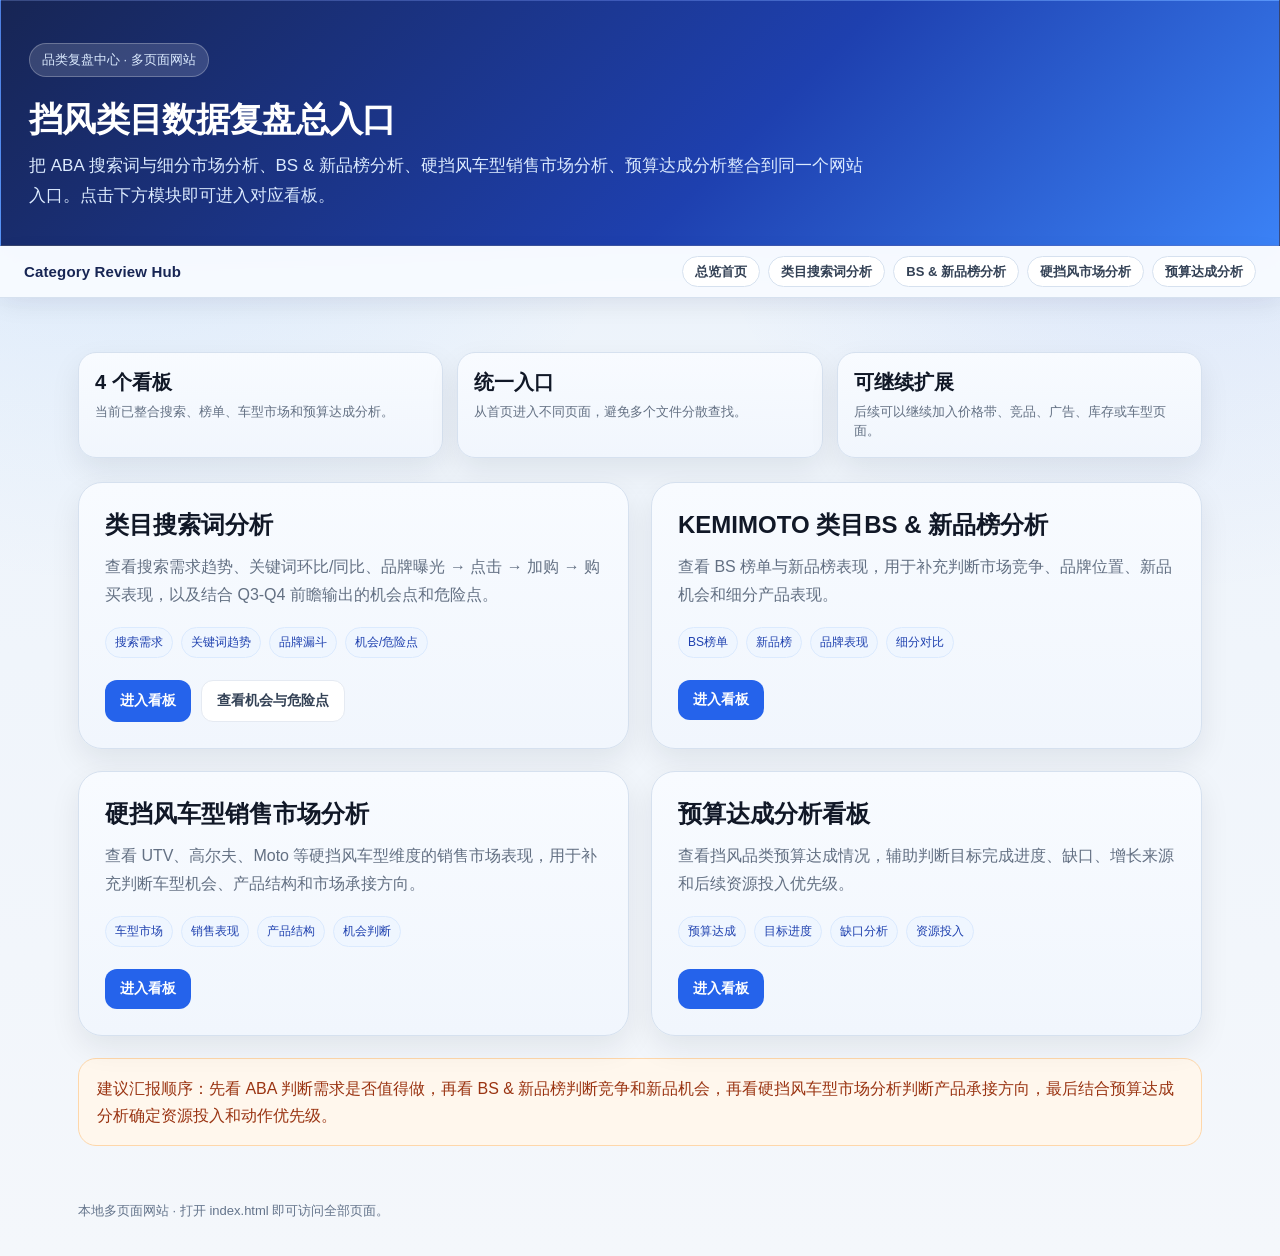
==== index.html @ dc76dd4d "Add files via upload" ====
﻿<!doctype html>
<html lang="zh-CN">
<head>
  <meta charset="utf-8" />
  <meta name="viewport" content="width=device-width, initial-scale=1" />
  <title>品类复盘中心｜多页面网站</title>
  <style>
    :root{
      --bg:#f6f8fb; --panel:#ffffff; --ink:#152033; --muted:#637083;
      --blue:#2563eb; --blue2:#1d4ed8; --line:#e5eaf2; --soft:#eff6ff;
      --green:#059669; --orange:#d97706; --shadow:0 18px 45px rgba(15,23,42,.10);
    }
    *{box-sizing:border-box}
    body{margin:0;font-family:-apple-system,BlinkMacSystemFont,"Segoe UI","Microsoft YaHei",Arial,sans-serif;background:var(--bg);color:var(--ink)}
    .hero{padding:56px 28px 36px;background:linear-gradient(135deg,#0f172a 0%,#1e3a8a 54%,#2563eb 100%);color:#fff}
    .wrap{max-width:1180px;margin:0 auto}
    .eyebrow{display:inline-flex;gap:8px;align-items:center;padding:7px 12px;border:1px solid rgba(255,255,255,.25);border-radius:999px;background:rgba(255,255,255,.10);font-size:13px;color:#dbeafe}
    h1{margin:22px 0 12px;font-size:42px;line-height:1.15;letter-spacing:-.02em}
    .subtitle{max-width:840px;font-size:17px;line-height:1.8;color:#dbeafe;margin:0}
    .topnav{position:sticky;top:0;z-index:10;background:rgba(255,255,255,.92);backdrop-filter:blur(14px);border-bottom:1px solid var(--line)}
    .navin{max-width:1180px;margin:0 auto;display:flex;align-items:center;justify-content:space-between;padding:12px 28px;gap:16px}
    .brand{font-weight:800;color:#172554}
    .navlinks{display:flex;gap:10px;flex-wrap:wrap}
    .navlinks a{color:#334155;text-decoration:none;border:1px solid var(--line);background:#fff;border-radius:999px;padding:9px 13px;font-size:14px}
    .navlinks a:hover{color:var(--blue);border-color:#bfdbfe;background:#eff6ff}
    main{max-width:1180px;margin:0 auto;padding:30px 28px 56px}
    .grid{display:grid;grid-template-columns:repeat(2,minmax(0,1fr));gap:22px;margin-top:10px}
    .card{background:var(--panel);border:1px solid var(--line);border-radius:24px;padding:26px;box-shadow:var(--shadow)}
    .card h2{font-size:24px;margin:0 0 12px}.card p{color:var(--muted);line-height:1.75;margin:0 0 18px}
    .tags{display:flex;gap:8px;flex-wrap:wrap;margin:16px 0 22px}.tag{font-size:12px;color:#1e40af;background:#eff6ff;border:1px solid #dbeafe;border-radius:999px;padding:6px 9px}
    .actions{display:flex;gap:10px;flex-wrap:wrap}.btn{display:inline-flex;align-items:center;gap:8px;text-decoration:none;border-radius:12px;padding:11px 15px;font-weight:700;font-size:14px}
    .primary{background:var(--blue);color:#fff}.primary:hover{background:var(--blue2)}.ghost{border:1px solid var(--line);color:#334155;background:#fff}.ghost:hover{border-color:#bfdbfe;color:var(--blue)}
    .summary{display:grid;grid-template-columns:repeat(3,minmax(0,1fr));gap:14px;margin:24px 0}.mini{background:#fff;border:1px solid var(--line);border-radius:18px;padding:16px}.mini b{display:block;font-size:20px;margin-bottom:6px}.mini span{color:var(--muted);font-size:13px;line-height:1.5}
    .note{margin-top:22px;padding:16px 18px;border-radius:18px;background:#fff7ed;border:1px solid #fed7aa;color:#9a3412;line-height:1.7}
    footer{max-width:1180px;margin:0 auto;padding:0 28px 36px;color:#64748b;font-size:13px}
    @media(max-width:820px){h1{font-size:32px}.grid,.summary{grid-template-columns:1fr}.navin{align-items:flex-start;flex-direction:column}}
  </style>
<!-- unified-category-theme:start -->
<style>
  :root{
    --hub-bg:#eef4fb;
    --hub-bg-2:#f4f7fb;
    --hub-surface:#f8fbff;
    --hub-surface-2:#f1f6fd;
    --hub-ink:#111827;
    --hub-muted:#475569;
    --hub-blue:#2563eb;
    --hub-blue-2:#1d4ed8;
    --hub-blue-dark:#172554;
    --hub-line:#d6e1ef;
    --hub-soft:#eaf2ff;
    --hub-shadow:0 12px 30px rgba(15,23,42,.08);
    --hub-radius:22px;
  }
  html{scroll-behavior:smooth;}
  body{
    background:
      radial-gradient(circle at 8% 0%,rgba(96,165,250,.16),transparent 34%),
      radial-gradient(circle at 92% 8%,rgba(37,99,235,.10),transparent 30%),
      linear-gradient(180deg,#e3edf8 0,#eef4fb 360px,#f4f7fb 100%)!important;
    color:var(--hub-ink)!important;
    font-family:-apple-system,BlinkMacSystemFont,"Segoe UI","Microsoft YaHei",Arial,sans-serif!important;
  }
  body a{color:var(--hub-blue);}

  /* 全站顶部导航 */
  .multipage-site-nav,.topnav{
    position:sticky!important;top:0!important;z-index:9999!important;
    background:rgba(248,251,255,.94)!important;backdrop-filter:blur(16px)!important;
    border-bottom:1px solid var(--hub-line)!important;box-shadow:0 8px 24px rgba(15,23,42,.06)!important;
    font-family:-apple-system,BlinkMacSystemFont,"Segoe UI","Microsoft YaHei",Arial,sans-serif!important;
  }
  .multipage-site-nav .inner,.topnav .navin{max-width:1280px!important;margin:0 auto!important;padding:10px 24px!important;display:flex!important;align-items:center!important;justify-content:space-between!important;gap:14px!important;}
  .multipage-site-nav .title,.topnav .brand{font-size:15px!important;font-weight:900!important;color:var(--hub-blue-dark)!important;letter-spacing:.01em!important;white-space:nowrap!important;}
  .multipage-site-nav .links,.topnav .navlinks{display:flex!important;gap:8px!important;flex-wrap:wrap!important;}
  .multipage-site-nav a,.topnav a{display:inline-flex!important;align-items:center!important;text-decoration:none!important;color:#334155!important;background:#fff!important;border:1px solid var(--hub-line)!important;border-radius:999px!important;padding:8px 12px!important;font-size:13px!important;line-height:1!important;font-weight:760!important;box-shadow:none!important;}
  .multipage-site-nav a:hover,.topnav a:hover{color:var(--hub-blue)!important;background:var(--hub-soft)!important;border-color:#b7cff7!important;}

  /* 页面标题区统一为深蓝渐变，强化辨识度 */
  body>section.hero,body>header.hero,main.shell>header.hero,body>.wrap>header,body.page-market header{
    background:linear-gradient(135deg,#172554 0%,#1e40af 58%,#3b82f6 100%)!important;
    color:#fff!important;border:1px solid rgba(255,255,255,.14)!important;
    box-shadow:0 18px 45px rgba(30,64,175,.18)!important;
  }
  body>section.hero,body>header.hero{padding:42px 28px 34px!important;}
  main.shell>header.hero,body>.wrap>header,body.page-market header{border-radius:28px!important;padding:30px!important;margin:22px 0 20px!important;}
  body>section.hero .wrap,body>header.hero .wrap{max-width:1280px!important;}
  body>section.hero h1,body>header.hero h1,main.shell>header.hero h1,body>.wrap>header h1,body.page-market header h1,.hero h1{color:#fff!important;font-size:34px!important;line-height:1.18!important;letter-spacing:-.02em!important;font-weight:900!important;}
  body>section.hero p,body>header.hero p,main.shell>header.hero p,body>.wrap>header .subtitle,main.shell>header.hero .subtitle,body.page-market header p,.hero p{color:#dbeafe!important;line-height:1.75!important;}
  body>.wrap>header .badge,main.shell>header.hero .badge,.hero .badge,body.page-market header .badge,.eyebrow{background:rgba(255,255,255,.14)!important;color:#dbeafe!important;border:1px solid rgba(255,255,255,.25)!important;border-radius:999px!important;}

  /* 内容卡片：统一浅蓝白，减少纯白刺眼，同时保证文字对比度 */
  body :where(.card,.kpi-card,.mini,.share-card,.kem-bs-card,.product,.table-card,.toolbar,.filters,.table-wrap,.tableBox,.summary-box,.formula-box){
    background:linear-gradient(180deg,var(--hub-surface) 0%,var(--hub-surface-2) 100%)!important;
    color:var(--hub-ink)!important;
    border-color:var(--hub-line)!important;
    box-shadow:var(--hub-shadow)!important;
  }
  body :where(.kpi,.kpis .kpi){
    background:linear-gradient(180deg,#fbfdff 0%,#f0f6fd 100%)!important;
    color:var(--hub-ink)!important;
    border-color:var(--hub-line)!important;
    box-shadow:var(--hub-shadow)!important;
  }
  body :where(h1,h2,h3,h4,.value,.kpi-value,.share-brand,.kem-bs-title){color:var(--hub-ink)!important;}
  body :where(.hero h1,header h1,body>section.hero h1,body>header.hero h1,main.shell>header.hero h1,body>.wrap>header h1,body.page-market header h1){color:#fff!important;}
  body :where(.muted,.subtitle,.hint,.kpi-label,.kpi-sub,.kpi .name,.kpi .delta,.sub,.share-label,.kem-bs-label,.meta,small){color:var(--hub-muted)!important;}
  body :where(.hero .subtitle,body>section.hero p,body>header.hero p,main.shell>header.hero p,body>.wrap>header .subtitle,body.page-market header p){color:#dbeafe!important;}

  /* 筛选与分页：统一底色，但保留状态色、业务标签、图表颜色 */
  body :where(select,input){background:#f8fbff!important;color:var(--hub-ink)!important;border-color:#cbd5e1!important;}
  body :where(.page-tabs,.pageTabs,.tabs,.filters,.toolbar){background:rgba(248,251,255,.88)!important;backdrop-filter:blur(14px)!important;border-color:var(--hub-line)!important;}
  body :where(.tab,.mode-tab,.page-tabs a,.pageTabs button,.switches button,.pager button){background:#f8fbff!important;color:#334155!important;border-color:var(--hub-line)!important;}
  body :where(.tab.active,.mode-tab.active,.page-tabs a.active,.pageTabs button.active,.switches button.active){background:var(--hub-blue)!important;color:#fff!important;border-color:var(--hub-blue)!important;}
  body :where(button.primary,.btn.primary){background:var(--hub-blue)!important;color:#fff!important;border-color:var(--hub-blue)!important;}

  /* 表格：统一可读性 */
  body table{background:#f8fbff!important;color:var(--hub-ink)!important;}
  body th{background:#eaf1fa!important;color:#263447!important;border-bottom-color:var(--hub-line)!important;}
  body td{color:#111827!important;border-bottom-color:#dfe8f3!important;}
  body tbody tr:nth-child(even) td{background:#f3f7fd!important;}
  body tbody tr:hover td{background:#eef5ff!important;}
  body :where(td:first-child,th:first-child){background:#eef5fc!important;}
  body :where(tbody tr:hover td:first-child){background:#eef5ff!important;}

  /* 硬挡风页原来是深色图表，统一浅色后单独补强图表轴线、说明条和热力表清晰度 */
  body.page-market{--text:var(--hub-ink);--muted:#526071;--grid:#d8e3f0;--panel:var(--hub-surface);--panel2:var(--hub-surface-2);--card:var(--hub-surface);}
  body.page-market .fieldGuide{background:#e6f6fb!important;color:#174151!important;border-color:#9bd9e7!important;}
  body.page-market .fieldGuide b{color:#0f3a4a!important;}
  body.page-market .axis{stroke:#64748b!important;opacity:.75!important;}
  body.page-market .gridline{stroke:#d8e3f0!important;opacity:1!important;}
  body.page-market svg text{fill:#526071!important;}
  body.page-market .dot{stroke:#f8fbff!important;}
  body.page-market .heatCell{border-color:#d8e3f0!important;color:#111827!important;}
  body.page-market .pill{background:#eaf2ff!important;color:#1d4ed8!important;}
  body.page-market .pos{color:#059669!important;}
  body.page-market .neg{color:#dc2626!important;}

  @media(max-width:820px){.multipage-site-nav .inner,.topnav .navin{align-items:flex-start!important;flex-direction:column!important}.multipage-site-nav .links,.topnav .navlinks{width:100%!important;overflow:auto!important;flex-wrap:nowrap!important}.hero h1,body>section.hero h1,body>header.hero h1,body.page-market header h1{font-size:28px!important}}
</style>
<!-- unified-category-theme:end -->
</head>
<body class="page-home">
  <section class="hero">
    <div class="wrap">
      <div class="eyebrow">品类复盘中心 · 多页面网站</div>
      <h1>挡风类目数据复盘总入口</h1>
      <p class="subtitle">把 ABA 搜索词与细分市场分析、BS & 新品榜分析、硬挡风车型销售市场分析、预算达成分析整合到同一个网站入口。点击下方模块即可进入对应看板。</p>
    </div>
  </section>
  <nav class="topnav">
    <div class="navin">
      <div class="brand">Category Review Hub</div>
      <div class="navlinks">
        <a href="./index.html">总览首页</a>
        <a href="./pages/aba-search-analysis.html">类目搜索词分析</a>
        <a href="./pages/bs-new-release-analysis/index.html">BS & 新品榜分析</a>
        <a href="./pages/windshield-market-analysis.html">硬挡风市场分析</a>
        <a href="./pages/budget-achievement-analysis/index.html">预算达成分析</a>
      </div>
    </div>
  </nav>
  <main>
    <section class="summary">
      <div class="mini"><b>4 个看板</b><span>当前已整合搜索、榜单、车型市场和预算达成分析。</span></div>
      <div class="mini"><b>统一入口</b><span>从首页进入不同页面，避免多个文件分散查找。</span></div>
      <div class="mini"><b>可继续扩展</b><span>后续可以继续加入价格带、竞品、广告、库存或车型页面。</span></div>
    </section>

    <section class="grid">
      <article class="card">
        <h2>类目搜索词分析</h2>
        <p>查看搜索需求趋势、关键词环比/同比、品牌曝光 → 点击 → 加购 → 购买表现，以及结合 Q3-Q4 前瞻输出的机会点和危险点。</p>
        <div class="tags"><span class="tag">搜索需求</span><span class="tag">关键词趋势</span><span class="tag">品牌漏斗</span><span class="tag">机会/危险点</span></div>
        <div class="actions"><a class="btn primary" href="./pages/aba-search-analysis.html">进入看板</a><a class="btn ghost" href="./pages/aba-search-analysis.html#opprisk">查看机会与危险点</a></div>
      </article>

      <article class="card">
        <h2>KEMIMOTO 类目BS & 新品榜分析</h2>
        <p>查看 BS 榜单与新品榜表现，用于补充判断市场竞争、品牌位置、新品机会和细分产品表现。</p>
        <div class="tags"><span class="tag">BS榜单</span><span class="tag">新品榜</span><span class="tag">品牌表现</span><span class="tag">细分对比</span></div>
        <div class="actions"><a class="btn primary" href="./pages/bs-new-release-analysis/index.html">进入看板</a></div>
      </article>

      <article class="card">
        <h2>硬挡风车型销售市场分析</h2>
        <p>查看 UTV、高尔夫、Moto 等硬挡风车型维度的销售市场表现，用于补充判断车型机会、产品结构和市场承接方向。</p>
        <div class="tags"><span class="tag">车型市场</span><span class="tag">销售表现</span><span class="tag">产品结构</span><span class="tag">机会判断</span></div>
        <div class="actions"><a class="btn primary" href="./pages/windshield-market-analysis.html">进入看板</a></div>
      </article>

      <article class="card">
        <h2>预算达成分析看板</h2>
        <p>查看挡风品类预算达成情况，辅助判断目标完成进度、缺口、增长来源和后续资源投入优先级。</p>
        <div class="tags"><span class="tag">预算达成</span><span class="tag">目标进度</span><span class="tag">缺口分析</span><span class="tag">资源投入</span></div>
        <div class="actions"><a class="btn primary" href="./pages/budget-achievement-analysis/index.html">进入看板</a></div>
      </article>
    </section>

    <div class="note">
      建议汇报顺序：先看 ABA 判断需求是否值得做，再看 BS & 新品榜判断竞争和新品机会，再看硬挡风车型市场分析判断产品承接方向，最后结合预算达成分析确定资源投入和动作优先级。
    </div>
  </main>
  <footer>本地多页面网站 · 打开 index.html 即可访问全部页面。</footer>
</body>
</html>
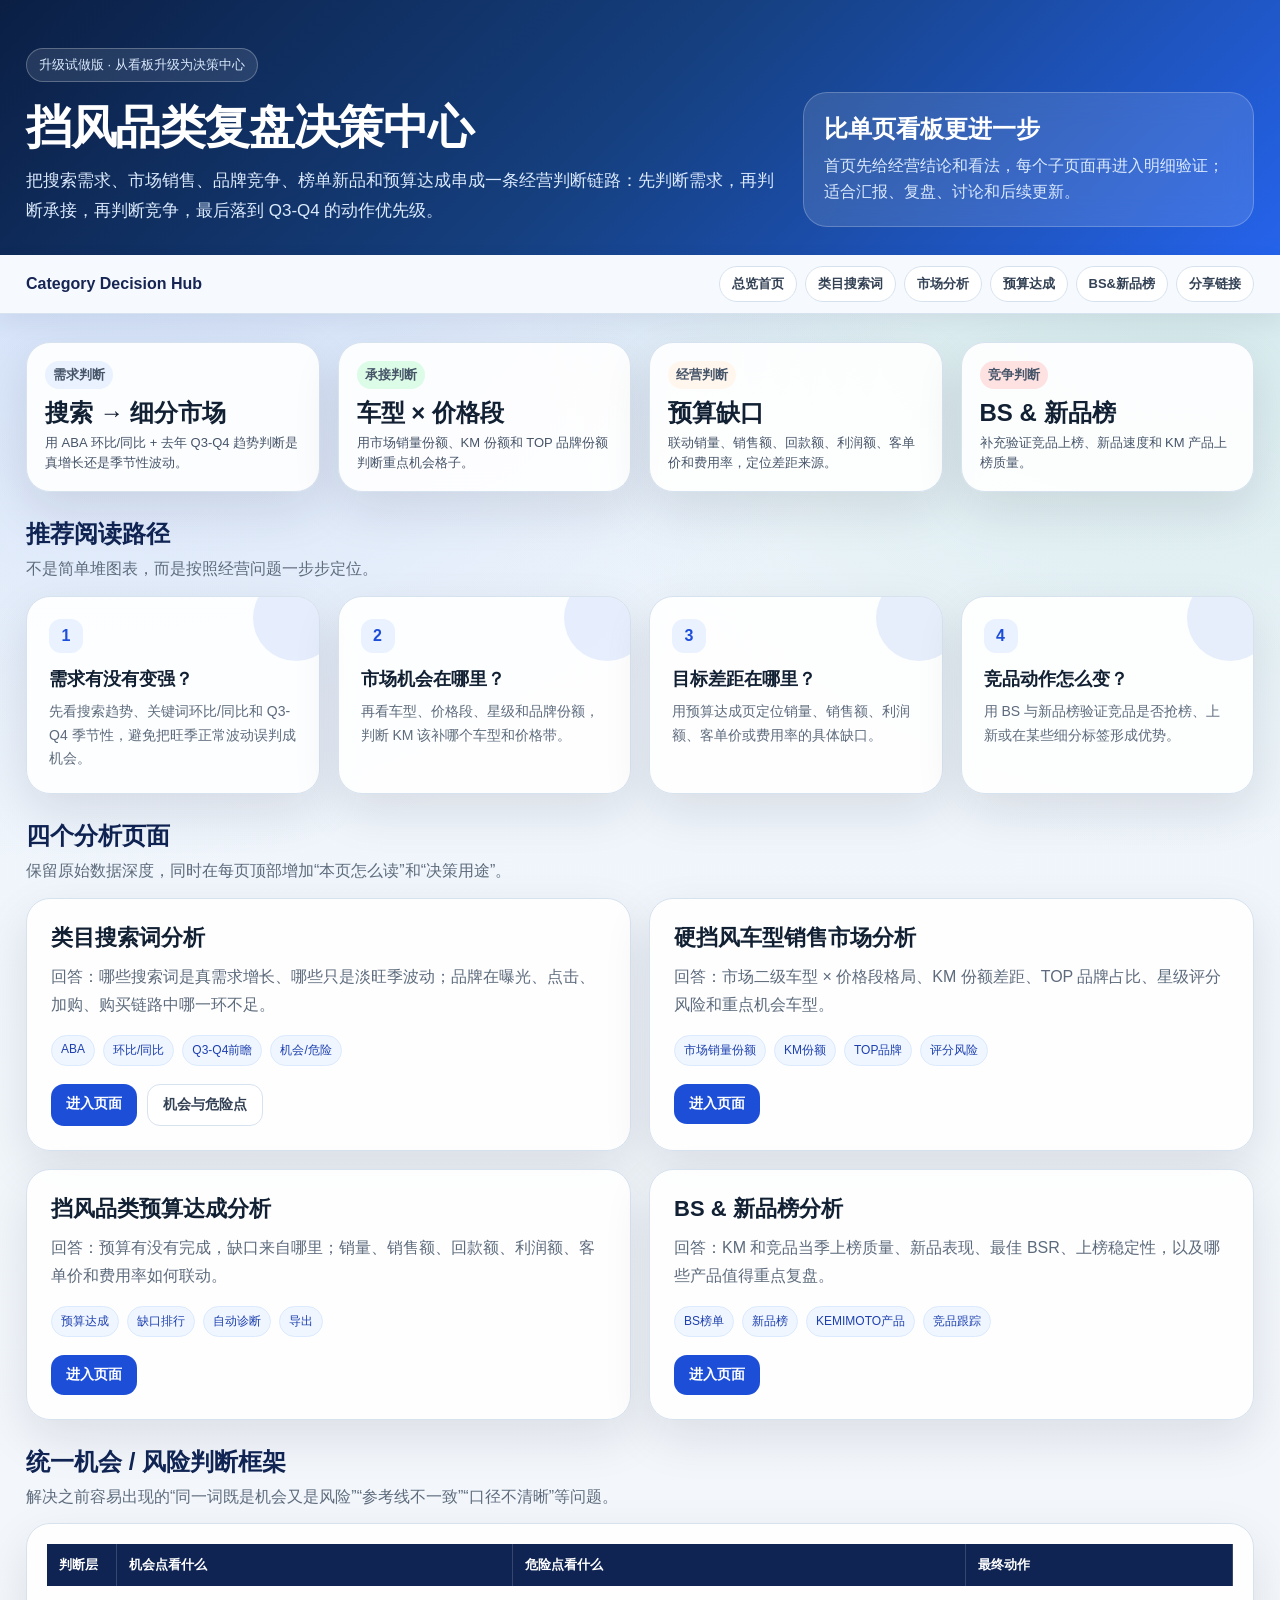
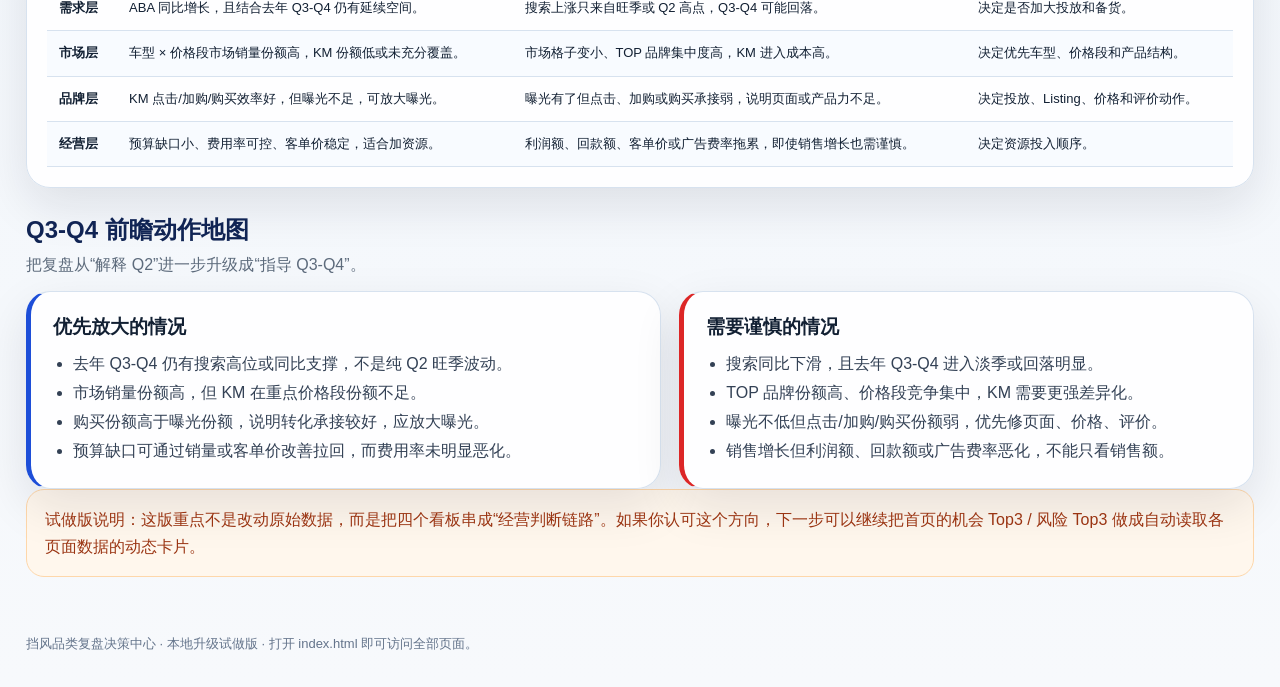
==== commit f71dd744: "Add files via upload" ====
--- a/index.html
+++ b/index.html
@@ -3,211 +3,58 @@
 <head>
   <meta charset="utf-8" />
   <meta name="viewport" content="width=device-width, initial-scale=1" />
-  <title>品类复盘中心｜多页面网站</title>
+  <title>挡风品类复盘决策中心｜升级版</title>
   <style>
-    :root{
-      --bg:#f6f8fb; --panel:#ffffff; --ink:#152033; --muted:#637083;
-      --blue:#2563eb; --blue2:#1d4ed8; --line:#e5eaf2; --soft:#eff6ff;
-      --green:#059669; --orange:#d97706; --shadow:0 18px 45px rgba(15,23,42,.10);
-    }
-    *{box-sizing:border-box}
-    body{margin:0;font-family:-apple-system,BlinkMacSystemFont,"Segoe UI","Microsoft YaHei",Arial,sans-serif;background:var(--bg);color:var(--ink)}
-    .hero{padding:56px 28px 36px;background:linear-gradient(135deg,#0f172a 0%,#1e3a8a 54%,#2563eb 100%);color:#fff}
-    .wrap{max-width:1180px;margin:0 auto}
-    .eyebrow{display:inline-flex;gap:8px;align-items:center;padding:7px 12px;border:1px solid rgba(255,255,255,.25);border-radius:999px;background:rgba(255,255,255,.10);font-size:13px;color:#dbeafe}
-    h1{margin:22px 0 12px;font-size:42px;line-height:1.15;letter-spacing:-.02em}
-    .subtitle{max-width:840px;font-size:17px;line-height:1.8;color:#dbeafe;margin:0}
-    .topnav{position:sticky;top:0;z-index:10;background:rgba(255,255,255,.92);backdrop-filter:blur(14px);border-bottom:1px solid var(--line)}
-    .navin{max-width:1180px;margin:0 auto;display:flex;align-items:center;justify-content:space-between;padding:12px 28px;gap:16px}
-    .brand{font-weight:800;color:#172554}
-    .navlinks{display:flex;gap:10px;flex-wrap:wrap}
-    .navlinks a{color:#334155;text-decoration:none;border:1px solid var(--line);background:#fff;border-radius:999px;padding:9px 13px;font-size:14px}
-    .navlinks a:hover{color:var(--blue);border-color:#bfdbfe;background:#eff6ff}
-    main{max-width:1180px;margin:0 auto;padding:30px 28px 56px}
-    .grid{display:grid;grid-template-columns:repeat(2,minmax(0,1fr));gap:22px;margin-top:10px}
-    .card{background:var(--panel);border:1px solid var(--line);border-radius:24px;padding:26px;box-shadow:var(--shadow)}
-    .card h2{font-size:24px;margin:0 0 12px}.card p{color:var(--muted);line-height:1.75;margin:0 0 18px}
-    .tags{display:flex;gap:8px;flex-wrap:wrap;margin:16px 0 22px}.tag{font-size:12px;color:#1e40af;background:#eff6ff;border:1px solid #dbeafe;border-radius:999px;padding:6px 9px}
-    .actions{display:flex;gap:10px;flex-wrap:wrap}.btn{display:inline-flex;align-items:center;gap:8px;text-decoration:none;border-radius:12px;padding:11px 15px;font-weight:700;font-size:14px}
-    .primary{background:var(--blue);color:#fff}.primary:hover{background:var(--blue2)}.ghost{border:1px solid var(--line);color:#334155;background:#fff}.ghost:hover{border-color:#bfdbfe;color:var(--blue)}
-    .summary{display:grid;grid-template-columns:repeat(3,minmax(0,1fr));gap:14px;margin:24px 0}.mini{background:#fff;border:1px solid var(--line);border-radius:18px;padding:16px}.mini b{display:block;font-size:20px;margin-bottom:6px}.mini span{color:var(--muted);font-size:13px;line-height:1.5}
-    .note{margin-top:22px;padding:16px 18px;border-radius:18px;background:#fff7ed;border:1px solid #fed7aa;color:#9a3412;line-height:1.7}
-    footer{max-width:1180px;margin:0 auto;padding:0 28px 36px;color:#64748b;font-size:13px}
-    @media(max-width:820px){h1{font-size:32px}.grid,.summary{grid-template-columns:1fr}.navin{align-items:flex-start;flex-direction:column}}
+    :root{--bg:#edf4fb;--surface:#ffffff;--surface2:#f7fbff;--ink:#122033;--muted:#5d6b7c;--line:#d7e2ef;--blue:#1d4ed8;--blue2:#2563eb;--navy:#0f2f63;--green:#059669;--orange:#d97706;--red:#dc2626;--purple:#7c3aed;--shadow:0 18px 48px rgba(15,23,42,.10);--radius:24px}*{box-sizing:border-box}html{scroll-behavior:smooth}body{margin:0;font-family:-apple-system,BlinkMacSystemFont,"Segoe UI","Microsoft YaHei",Arial,sans-serif;color:var(--ink);background:radial-gradient(circle at 8% 0%,rgba(37,99,235,.18),transparent 34%),radial-gradient(circle at 92% 8%,rgba(5,150,105,.12),transparent 28%),linear-gradient(180deg,#dfeaf7 0,#edf4fb 360px,#f7f9fc 100%)}a{color:inherit}.wrap{max-width:1280px;margin:0 auto;padding:0 26px}.hero{padding:48px 0 28px;color:#fff;background:linear-gradient(135deg,#0b1f44 0%,#153f7e 48%,#2563eb 100%)}.hero-grid{display:grid;grid-template-columns:1.25fr .75fr;gap:26px;align-items:end}.eyebrow{display:inline-flex;gap:8px;align-items:center;padding:7px 12px;border:1px solid rgba(255,255,255,.25);border-radius:999px;background:rgba(255,255,255,.10);font-size:13px;color:#dbeafe}.hero h1{margin:20px 0 12px;font-size:46px;line-height:1.12;letter-spacing:-.03em}.subtitle{font-size:17px;line-height:1.8;color:#dbeafe;max-width:820px;margin:0}.hero-panel{background:rgba(255,255,255,.12);border:1px solid rgba(255,255,255,.22);border-radius:24px;padding:20px;backdrop-filter:blur(14px)}.hero-panel b{font-size:24px;display:block;margin-bottom:8px}.hero-panel p{margin:0;color:#dbeafe;line-height:1.65}.topnav{position:sticky;top:0;z-index:20;background:rgba(248,251,255,.94);backdrop-filter:blur(16px);border-bottom:1px solid var(--line);box-shadow:0 8px 24px rgba(15,23,42,.06)}.navin{max-width:1280px;margin:0 auto;padding:11px 26px;display:flex;justify-content:space-between;align-items:center;gap:14px}.brand{font-weight:900;color:#172554}.navlinks{display:flex;gap:8px;flex-wrap:wrap}.navlinks a{text-decoration:none;border:1px solid var(--line);background:#fff;color:#334155;border-radius:999px;padding:8px 12px;font-size:13px;font-weight:700}.navlinks a:hover{color:var(--blue);background:#eff6ff;border-color:#bfdbfe}main{max-width:1280px;margin:0 auto;padding:28px 26px 58px}.section-title{display:flex;align-items:end;justify-content:space-between;gap:16px;margin:26px 0 14px}.section-title h2{margin:0;font-size:24px;color:#102454}.section-title p{margin:6px 0 0;color:var(--muted);line-height:1.6}.grid{display:grid;gap:18px}.kpis{grid-template-columns:repeat(4,minmax(0,1fr))}.kpi,.card,.route,.matrix,.action{background:rgba(255,255,255,.92);border:1px solid var(--line);border-radius:var(--radius);box-shadow:var(--shadow)}.kpi{padding:18px}.kpi .label{color:var(--muted);font-size:13px}.kpi b{display:block;margin:8px 0 4px;font-size:24px}.kpi span{font-size:13px;line-height:1.55;color:#475569}.badge{display:inline-flex;align-items:center;border-radius:999px;padding:4px 8px;font-size:12px;font-weight:800}.b-blue{background:#eaf2ff;color:#1d4ed8}.b-green{background:#dcfce7;color:#047857}.b-orange{background:#fff7ed;color:#c2410c}.b-red{background:#fee2e2;color:#b91c1c}.routes{grid-template-columns:repeat(4,minmax(0,1fr))}.route{padding:22px;position:relative;overflow:hidden}.route:before{content:"";position:absolute;right:-20px;top:-22px;width:86px;height:86px;border-radius:50%;background:rgba(37,99,235,.10)}.num{width:34px;height:34px;border-radius:12px;background:#eaf2ff;color:#1d4ed8;font-weight:900;display:flex;align-items:center;justify-content:center;margin-bottom:14px}.route h3{margin:0 0 9px;font-size:18px}.route p{margin:0;color:var(--muted);line-height:1.7;font-size:14px}.cards{grid-template-columns:repeat(2,minmax(0,1fr))}.card{padding:24px}.card h3{font-size:22px;margin:0 0 10px}.card p{color:var(--muted);line-height:1.75;margin:0 0 16px}.tags{display:flex;gap:8px;flex-wrap:wrap;margin:12px 0 18px}.tag{font-size:12px;color:#1e40af;background:#eff6ff;border:1px solid #dbeafe;border-radius:999px;padding:6px 9px}.actions{display:flex;gap:10px;flex-wrap:wrap}.btn{display:inline-flex;text-decoration:none;border-radius:13px;padding:11px 15px;font-weight:800;font-size:14px}.primary{background:var(--blue);color:#fff}.ghost{border:1px solid var(--line);background:#fff;color:#334155}.matrix{padding:20px;overflow:auto}.matrix table{width:100%;border-collapse:separate;border-spacing:0;min-width:920px;font-size:13px}.matrix th{background:#102454;color:#fff;text-align:left;padding:12px;border-right:1px solid rgba(255,255,255,.16)}.matrix td{padding:12px;border-bottom:1px solid var(--line);vertical-align:top;line-height:1.55}.matrix tr:nth-child(even) td{background:#f8fbff}.action{padding:22px;border-left:5px solid var(--blue)}.action h3{margin:0 0 10px}.action ul{margin:0;padding-left:20px;color:#334155;line-height:1.8}.two{grid-template-columns:1.05fr .95fr}.note{background:#fff7ed;border:1px solid #fed7aa;color:#9a3412;border-radius:18px;padding:16px 18px;line-height:1.7}.footer{max-width:1280px;margin:0 auto;padding:0 26px 34px;color:#64748b;font-size:13px}@media(max-width:980px){.hero-grid,.kpis,.routes,.cards,.two{grid-template-columns:1fr}.hero h1{font-size:34px}.navin{align-items:flex-start;flex-direction:column}.navlinks{width:100%;overflow:auto;flex-wrap:nowrap}.navlinks a{white-space:nowrap}}
   </style>
-<!-- unified-category-theme:start -->
-<style>
-  :root{
-    --hub-bg:#eef4fb;
-    --hub-bg-2:#f4f7fb;
-    --hub-surface:#f8fbff;
-    --hub-surface-2:#f1f6fd;
-    --hub-ink:#111827;
-    --hub-muted:#475569;
-    --hub-blue:#2563eb;
-    --hub-blue-2:#1d4ed8;
-    --hub-blue-dark:#172554;
-    --hub-line:#d6e1ef;
-    --hub-soft:#eaf2ff;
-    --hub-shadow:0 12px 30px rgba(15,23,42,.08);
-    --hub-radius:22px;
-  }
-  html{scroll-behavior:smooth;}
-  body{
-    background:
-      radial-gradient(circle at 8% 0%,rgba(96,165,250,.16),transparent 34%),
-      radial-gradient(circle at 92% 8%,rgba(37,99,235,.10),transparent 30%),
-      linear-gradient(180deg,#e3edf8 0,#eef4fb 360px,#f4f7fb 100%)!important;
-    color:var(--hub-ink)!important;
-    font-family:-apple-system,BlinkMacSystemFont,"Segoe UI","Microsoft YaHei",Arial,sans-serif!important;
-  }
-  body a{color:var(--hub-blue);}
-
-  /* 全站顶部导航 */
-  .multipage-site-nav,.topnav{
-    position:sticky!important;top:0!important;z-index:9999!important;
-    background:rgba(248,251,255,.94)!important;backdrop-filter:blur(16px)!important;
-    border-bottom:1px solid var(--hub-line)!important;box-shadow:0 8px 24px rgba(15,23,42,.06)!important;
-    font-family:-apple-system,BlinkMacSystemFont,"Segoe UI","Microsoft YaHei",Arial,sans-serif!important;
-  }
-  .multipage-site-nav .inner,.topnav .navin{max-width:1280px!important;margin:0 auto!important;padding:10px 24px!important;display:flex!important;align-items:center!important;justify-content:space-between!important;gap:14px!important;}
-  .multipage-site-nav .title,.topnav .brand{font-size:15px!important;font-weight:900!important;color:var(--hub-blue-dark)!important;letter-spacing:.01em!important;white-space:nowrap!important;}
-  .multipage-site-nav .links,.topnav .navlinks{display:flex!important;gap:8px!important;flex-wrap:wrap!important;}
-  .multipage-site-nav a,.topnav a{display:inline-flex!important;align-items:center!important;text-decoration:none!important;color:#334155!important;background:#fff!important;border:1px solid var(--hub-line)!important;border-radius:999px!important;padding:8px 12px!important;font-size:13px!important;line-height:1!important;font-weight:760!important;box-shadow:none!important;}
-  .multipage-site-nav a:hover,.topnav a:hover{color:var(--hub-blue)!important;background:var(--hub-soft)!important;border-color:#b7cff7!important;}
-
-  /* 页面标题区统一为深蓝渐变，强化辨识度 */
-  body>section.hero,body>header.hero,main.shell>header.hero,body>.wrap>header,body.page-market header{
-    background:linear-gradient(135deg,#172554 0%,#1e40af 58%,#3b82f6 100%)!important;
-    color:#fff!important;border:1px solid rgba(255,255,255,.14)!important;
-    box-shadow:0 18px 45px rgba(30,64,175,.18)!important;
-  }
-  body>section.hero,body>header.hero{padding:42px 28px 34px!important;}
-  main.shell>header.hero,body>.wrap>header,body.page-market header{border-radius:28px!important;padding:30px!important;margin:22px 0 20px!important;}
-  body>section.hero .wrap,body>header.hero .wrap{max-width:1280px!important;}
-  body>section.hero h1,body>header.hero h1,main.shell>header.hero h1,body>.wrap>header h1,body.page-market header h1,.hero h1{color:#fff!important;font-size:34px!important;line-height:1.18!important;letter-spacing:-.02em!important;font-weight:900!important;}
-  body>section.hero p,body>header.hero p,main.shell>header.hero p,body>.wrap>header .subtitle,main.shell>header.hero .subtitle,body.page-market header p,.hero p{color:#dbeafe!important;line-height:1.75!important;}
-  body>.wrap>header .badge,main.shell>header.hero .badge,.hero .badge,body.page-market header .badge,.eyebrow{background:rgba(255,255,255,.14)!important;color:#dbeafe!important;border:1px solid rgba(255,255,255,.25)!important;border-radius:999px!important;}
-
-  /* 内容卡片：统一浅蓝白，减少纯白刺眼，同时保证文字对比度 */
-  body :where(.card,.kpi-card,.mini,.share-card,.kem-bs-card,.product,.table-card,.toolbar,.filters,.table-wrap,.tableBox,.summary-box,.formula-box){
-    background:linear-gradient(180deg,var(--hub-surface) 0%,var(--hub-surface-2) 100%)!important;
-    color:var(--hub-ink)!important;
-    border-color:var(--hub-line)!important;
-    box-shadow:var(--hub-shadow)!important;
-  }
-  body :where(.kpi,.kpis .kpi){
-    background:linear-gradient(180deg,#fbfdff 0%,#f0f6fd 100%)!important;
-    color:var(--hub-ink)!important;
-    border-color:var(--hub-line)!important;
-    box-shadow:var(--hub-shadow)!important;
-  }
-  body :where(h1,h2,h3,h4,.value,.kpi-value,.share-brand,.kem-bs-title){color:var(--hub-ink)!important;}
-  body :where(.hero h1,header h1,body>section.hero h1,body>header.hero h1,main.shell>header.hero h1,body>.wrap>header h1,body.page-market header h1){color:#fff!important;}
-  body :where(.muted,.subtitle,.hint,.kpi-label,.kpi-sub,.kpi .name,.kpi .delta,.sub,.share-label,.kem-bs-label,.meta,small){color:var(--hub-muted)!important;}
-  body :where(.hero .subtitle,body>section.hero p,body>header.hero p,main.shell>header.hero p,body>.wrap>header .subtitle,body.page-market header p){color:#dbeafe!important;}
-
-  /* 筛选与分页：统一底色，但保留状态色、业务标签、图表颜色 */
-  body :where(select,input){background:#f8fbff!important;color:var(--hub-ink)!important;border-color:#cbd5e1!important;}
-  body :where(.page-tabs,.pageTabs,.tabs,.filters,.toolbar){background:rgba(248,251,255,.88)!important;backdrop-filter:blur(14px)!important;border-color:var(--hub-line)!important;}
-  body :where(.tab,.mode-tab,.page-tabs a,.pageTabs button,.switches button,.pager button){background:#f8fbff!important;color:#334155!important;border-color:var(--hub-line)!important;}
-  body :where(.tab.active,.mode-tab.active,.page-tabs a.active,.pageTabs button.active,.switches button.active){background:var(--hub-blue)!important;color:#fff!important;border-color:var(--hub-blue)!important;}
-  body :where(button.primary,.btn.primary){background:var(--hub-blue)!important;color:#fff!important;border-color:var(--hub-blue)!important;}
-
-  /* 表格：统一可读性 */
-  body table{background:#f8fbff!important;color:var(--hub-ink)!important;}
-  body th{background:#eaf1fa!important;color:#263447!important;border-bottom-color:var(--hub-line)!important;}
-  body td{color:#111827!important;border-bottom-color:#dfe8f3!important;}
-  body tbody tr:nth-child(even) td{background:#f3f7fd!important;}
-  body tbody tr:hover td{background:#eef5ff!important;}
-  body :where(td:first-child,th:first-child){background:#eef5fc!important;}
-  body :where(tbody tr:hover td:first-child){background:#eef5ff!important;}
-
-  /* 硬挡风页原来是深色图表，统一浅色后单独补强图表轴线、说明条和热力表清晰度 */
-  body.page-market{--text:var(--hub-ink);--muted:#526071;--grid:#d8e3f0;--panel:var(--hub-surface);--panel2:var(--hub-surface-2);--card:var(--hub-surface);}
-  body.page-market .fieldGuide{background:#e6f6fb!important;color:#174151!important;border-color:#9bd9e7!important;}
-  body.page-market .fieldGuide b{color:#0f3a4a!important;}
-  body.page-market .axis{stroke:#64748b!important;opacity:.75!important;}
-  body.page-market .gridline{stroke:#d8e3f0!important;opacity:1!important;}
-  body.page-market svg text{fill:#526071!important;}
-  body.page-market .dot{stroke:#f8fbff!important;}
-  body.page-market .heatCell{border-color:#d8e3f0!important;color:#111827!important;}
-  body.page-market .pill{background:#eaf2ff!important;color:#1d4ed8!important;}
-  body.page-market .pos{color:#059669!important;}
-  body.page-market .neg{color:#dc2626!important;}
-
-  @media(max-width:820px){.multipage-site-nav .inner,.topnav .navin{align-items:flex-start!important;flex-direction:column!important}.multipage-site-nav .links,.topnav .navlinks{width:100%!important;overflow:auto!important;flex-wrap:nowrap!important}.hero h1,body>section.hero h1,body>header.hero h1,body.page-market header h1{font-size:28px!important}}
-</style>
-<!-- unified-category-theme:end -->
 </head>
-<body class="page-home">
+<body>
   <section class="hero">
-    <div class="wrap">
-      <div class="eyebrow">品类复盘中心 · 多页面网站</div>
-      <h1>挡风类目数据复盘总入口</h1>
-      <p class="subtitle">把 ABA 搜索词与细分市场分析、BS & 新品榜分析、硬挡风车型销售市场分析、预算达成分析整合到同一个网站入口。点击下方模块即可进入对应看板。</p>
+    <div class="wrap hero-grid">
+      <div>
+        <div class="eyebrow">升级试做版 · 从看板升级为决策中心</div>
+        <h1>挡风品类复盘决策中心</h1>
+        <p class="subtitle">把搜索需求、市场销售、品牌竞争、榜单新品和预算达成串成一条经营判断链路：先判断需求，再判断承接，再判断竞争，最后落到 Q3-Q4 的动作优先级。</p>
+      </div>
+      <div class="hero-panel">
+        <b>比单页看板更进一步</b>
+        <p>首页先给经营结论和看法，每个子页面再进入明细验证；适合汇报、复盘、讨论和后续更新。</p>
+      </div>
     </div>
   </section>
-  <nav class="topnav">
-    <div class="navin">
-      <div class="brand">Category Review Hub</div>
-      <div class="navlinks">
-        <a href="./index.html">总览首页</a>
-        <a href="./pages/aba-search-analysis.html">类目搜索词分析</a>
-        <a href="./pages/bs-new-release-analysis/index.html">BS & 新品榜分析</a>
-        <a href="./pages/windshield-market-analysis.html">硬挡风市场分析</a>
-        <a href="./pages/budget-achievement-analysis/index.html">预算达成分析</a>
-      </div>
-    </div>
-  </nav>
+  <nav class="topnav"><div class="navin"><div class="brand">Category Decision Hub</div><div class="navlinks"><a href="./index.html">总览首页</a><a href="./pages/aba-search-analysis.html">类目搜索词</a><a href="./pages/windshield-market-analysis.html">市场分析</a><a href="./pages/budget-achievement-analysis/index.html">预算达成</a><a href="./pages/bs-new-release-analysis/index.html">BS&新品榜</a><a href="./可分享链接.html">分享链接</a></div></div></nav>
   <main>
-    <section class="summary">
-      <div class="mini"><b>4 个看板</b><span>当前已整合搜索、榜单、车型市场和预算达成分析。</span></div>
-      <div class="mini"><b>统一入口</b><span>从首页进入不同页面，避免多个文件分散查找。</span></div>
-      <div class="mini"><b>可继续扩展</b><span>后续可以继续加入价格带、竞品、广告、库存或车型页面。</span></div>
+    <section class="grid kpis">
+      <div class="kpi"><span class="badge b-blue">需求判断</span><b>搜索 → 细分市场</b><span>用 ABA 环比/同比 + 去年 Q3-Q4 趋势判断是真增长还是季节性波动。</span></div>
+      <div class="kpi"><span class="badge b-green">承接判断</span><b>车型 × 价格段</b><span>用市场销量份额、KM 份额和 TOP 品牌份额判断重点机会格子。</span></div>
+      <div class="kpi"><span class="badge b-orange">经营判断</span><b>预算缺口</b><span>联动销量、销售额、回款额、利润额、客单价和费用率，定位差距来源。</span></div>
+      <div class="kpi"><span class="badge b-red">竞争判断</span><b>BS & 新品榜</b><span>补充验证竞品上榜、新品速度和 KM 产品上榜质量。</span></div>
     </section>
 
-    <section class="grid">
-      <article class="card">
-        <h2>类目搜索词分析</h2>
-        <p>查看搜索需求趋势、关键词环比/同比、品牌曝光 → 点击 → 加购 → 购买表现，以及结合 Q3-Q4 前瞻输出的机会点和危险点。</p>
-        <div class="tags"><span class="tag">搜索需求</span><span class="tag">关键词趋势</span><span class="tag">品牌漏斗</span><span class="tag">机会/危险点</span></div>
-        <div class="actions"><a class="btn primary" href="./pages/aba-search-analysis.html">进入看板</a><a class="btn ghost" href="./pages/aba-search-analysis.html#opprisk">查看机会与危险点</a></div>
-      </article>
-
-      <article class="card">
-        <h2>KEMIMOTO 类目BS & 新品榜分析</h2>
-        <p>查看 BS 榜单与新品榜表现，用于补充判断市场竞争、品牌位置、新品机会和细分产品表现。</p>
-        <div class="tags"><span class="tag">BS榜单</span><span class="tag">新品榜</span><span class="tag">品牌表现</span><span class="tag">细分对比</span></div>
-        <div class="actions"><a class="btn primary" href="./pages/bs-new-release-analysis/index.html">进入看板</a></div>
-      </article>
-
-      <article class="card">
-        <h2>硬挡风车型销售市场分析</h2>
-        <p>查看 UTV、高尔夫、Moto 等硬挡风车型维度的销售市场表现，用于补充判断车型机会、产品结构和市场承接方向。</p>
-        <div class="tags"><span class="tag">车型市场</span><span class="tag">销售表现</span><span class="tag">产品结构</span><span class="tag">机会判断</span></div>
-        <div class="actions"><a class="btn primary" href="./pages/windshield-market-analysis.html">进入看板</a></div>
-      </article>
-
-      <article class="card">
-        <h2>预算达成分析看板</h2>
-        <p>查看挡风品类预算达成情况，辅助判断目标完成进度、缺口、增长来源和后续资源投入优先级。</p>
-        <div class="tags"><span class="tag">预算达成</span><span class="tag">目标进度</span><span class="tag">缺口分析</span><span class="tag">资源投入</span></div>
-        <div class="actions"><a class="btn primary" href="./pages/budget-achievement-analysis/index.html">进入看板</a></div>
-      </article>
+    <div class="section-title"><div><h2>推荐阅读路径</h2><p>不是简单堆图表，而是按照经营问题一步步定位。</p></div></div>
+    <section class="grid routes">
+      <article class="route"><div class="num">1</div><h3>需求有没有变强？</h3><p>先看搜索趋势、关键词环比/同比和 Q3-Q4 季节性，避免把旺季正常波动误判成机会。</p></article>
+      <article class="route"><div class="num">2</div><h3>市场机会在哪里？</h3><p>再看车型、价格段、星级和品牌份额，判断 KM 该补哪个车型和价格带。</p></article>
+      <article class="route"><div class="num">3</div><h3>目标差距在哪里？</h3><p>用预算达成页定位销量、销售额、利润额、客单价或费用率的具体缺口。</p></article>
+      <article class="route"><div class="num">4</div><h3>竞品动作怎么变？</h3><p>用 BS 与新品榜验证竞品是否抢榜、上新或在某些细分标签形成优势。</p></article>
     </section>
 
-    <div class="note">
-      建议汇报顺序：先看 ABA 判断需求是否值得做，再看 BS & 新品榜判断竞争和新品机会，再看硬挡风车型市场分析判断产品承接方向，最后结合预算达成分析确定资源投入和动作优先级。
-    </div>
+    <div class="section-title"><div><h2>四个分析页面</h2><p>保留原始数据深度，同时在每页顶部增加“本页怎么读”和“决策用途”。</p></div></div>
+    <section class="grid cards">
+      <article class="card"><h3>类目搜索词分析</h3><p>回答：哪些搜索词是真需求增长、哪些只是淡旺季波动；品牌在曝光、点击、加购、购买链路中哪一环不足。</p><div class="tags"><span class="tag">ABA</span><span class="tag">环比/同比</span><span class="tag">Q3-Q4前瞻</span><span class="tag">机会/危险</span></div><div class="actions"><a class="btn primary" href="./pages/aba-search-analysis.html">进入页面</a><a class="btn ghost" href="./pages/aba-search-analysis.html#opprisk">机会与危险点</a></div></article>
+      <article class="card"><h3>硬挡风车型销售市场分析</h3><p>回答：市场二级车型 × 价格段格局、KM 份额差距、TOP 品牌占比、星级评分风险和重点机会车型。</p><div class="tags"><span class="tag">市场销量份额</span><span class="tag">KM份额</span><span class="tag">TOP品牌</span><span class="tag">评分风险</span></div><div class="actions"><a class="btn primary" href="./pages/windshield-market-analysis.html">进入页面</a></div></article>
+      <article class="card"><h3>挡风品类预算达成分析</h3><p>回答：预算有没有完成，缺口来自哪里；销量、销售额、回款额、利润额、客单价和费用率如何联动。</p><div class="tags"><span class="tag">预算达成</span><span class="tag">缺口排行</span><span class="tag">自动诊断</span><span class="tag">导出</span></div><div class="actions"><a class="btn primary" href="./pages/budget-achievement-analysis/index.html">进入页面</a></div></article>
+      <article class="card"><h3>BS & 新品榜分析</h3><p>回答：KM 和竞品当季上榜质量、新品表现、最佳 BSR、上榜稳定性，以及哪些产品值得重点复盘。</p><div class="tags"><span class="tag">BS榜单</span><span class="tag">新品榜</span><span class="tag">KEMIMOTO产品</span><span class="tag">竞品跟踪</span></div><div class="actions"><a class="btn primary" href="./pages/bs-new-release-analysis/index.html">进入页面</a></div></article>
+    </section>
+
+    <div class="section-title"><div><h2>统一机会 / 风险判断框架</h2><p>解决之前容易出现的“同一词既是机会又是风险”“参考线不一致”“口径不清晰”等问题。</p></div></div>
+    <section class="matrix"><table><thead><tr><th>判断层</th><th>机会点看什么</th><th>危险点看什么</th><th>最终动作</th></tr></thead><tbody><tr><td><b>需求层</b></td><td>ABA 同比增长，且结合去年 Q3-Q4 仍有延续空间。</td><td>搜索上涨只来自旺季或 Q2 高点，Q3-Q4 可能回落。</td><td>决定是否加大投放和备货。</td></tr><tr><td><b>市场层</b></td><td>车型 × 价格段市场销量份额高，KM 份额低或未充分覆盖。</td><td>市场格子变小、TOP 品牌集中度高，KM 进入成本高。</td><td>决定优先车型、价格段和产品结构。</td></tr><tr><td><b>品牌层</b></td><td>KM 点击/加购/购买效率好，但曝光不足，可放大曝光。</td><td>曝光有了但点击、加购或购买承接弱，说明页面或产品力不足。</td><td>决定投放、Listing、价格和评价动作。</td></tr><tr><td><b>经营层</b></td><td>预算缺口小、费用率可控、客单价稳定，适合加资源。</td><td>利润额、回款额、客单价或广告费率拖累，即使销售增长也需谨慎。</td><td>决定资源投入顺序。</td></tr></tbody></table></section>
+
+    <div class="section-title"><div><h2>Q3-Q4 前瞻动作地图</h2><p>把复盘从“解释 Q2”进一步升级成“指导 Q3-Q4”。</p></div></div>
+    <section class="grid two"><div class="action"><h3>优先放大的情况</h3><ul><li>去年 Q3-Q4 仍有搜索高位或同比支撑，不是纯 Q2 旺季波动。</li><li>市场销量份额高，但 KM 在重点价格段份额不足。</li><li>购买份额高于曝光份额，说明转化承接较好，应放大曝光。</li><li>预算缺口可通过销量或客单价改善拉回，而费用率未明显恶化。</li></ul></div><div class="action" style="border-left-color:#dc2626"><h3>需要谨慎的情况</h3><ul><li>搜索同比下滑，且去年 Q3-Q4 进入淡季或回落明显。</li><li>TOP 品牌份额高、价格段竞争集中，KM 需要更强差异化。</li><li>曝光不低但点击/加购/购买份额弱，优先修页面、价格、评价。</li><li>销售增长但利润额、回款额或广告费率恶化，不能只看销售额。</li></ul></div></section>
+
+    <div class="note">试做版说明：这版重点不是改动原始数据，而是把四个看板串成“经营判断链路”。如果你认可这个方向，下一步可以继续把首页的机会 Top3 / 风险 Top3 做成自动读取各页面数据的动态卡片。</div>
   </main>
-  <footer>本地多页面网站 · 打开 index.html 即可访问全部页面。</footer>
+  <div class="footer">挡风品类复盘决策中心 · 本地升级试做版 · 打开 index.html 即可访问全部页面。</div>
 </body>
 </html>
-
-
-
-
-
-
-
